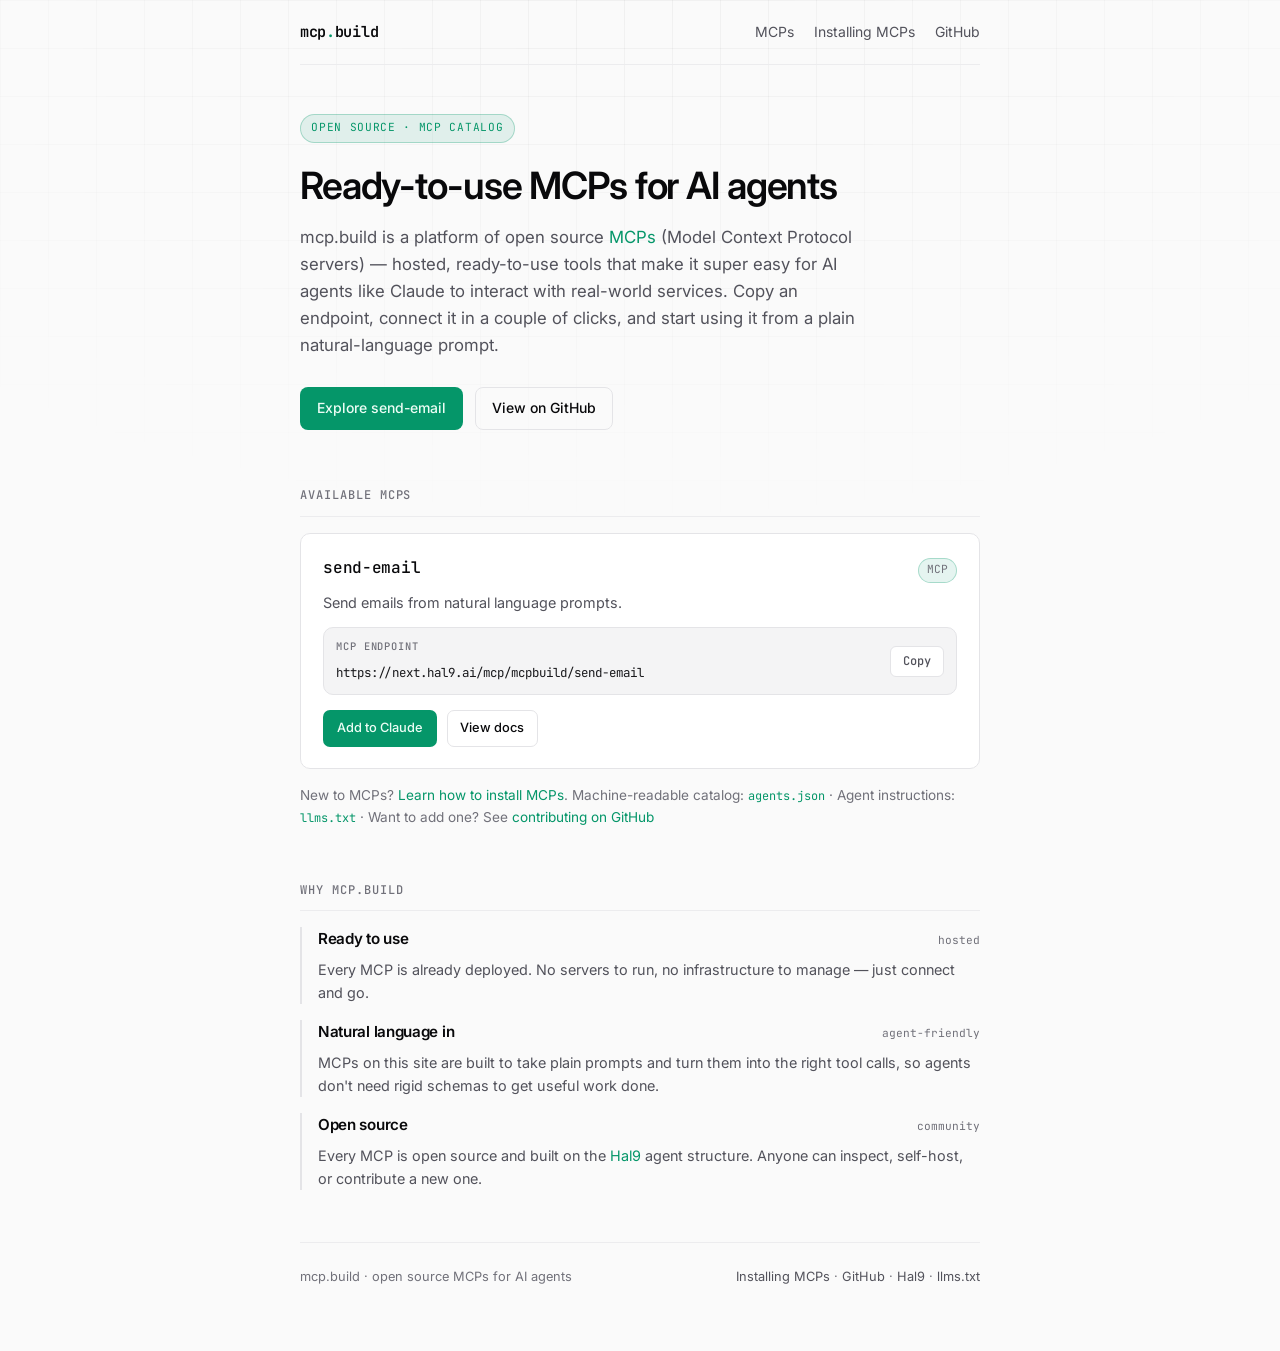
==== docs/index.html @ f15f736c "Revamp docs: add MCP endpoints, "Add to Claude" buttons, creating installing-mcps page, remove Brows" ====
<!DOCTYPE html>
<html lang="en">
<head>
  <meta charset="utf-8" />
  <meta name="viewport" content="width=device-width, initial-scale=1" />
  <title>mcp.build — ready-to-use MCPs for AI agents</title>
  <meta name="description" content="mcp.build is a platform of ready-to-use MCPs (Model Context Protocol servers) that make it super easy for AI agents to interact with real-world tools like email." />
  <meta name="theme-color" content="#fafafa" media="(prefers-color-scheme: light)" />
  <meta name="theme-color" content="#0a0a0b" media="(prefers-color-scheme: dark)" />
  <meta name="color-scheme" content="light dark" />
  <link rel="preconnect" href="https://fonts.googleapis.com" />
  <link rel="preconnect" href="https://fonts.gstatic.com" crossorigin />
  <link href="https://fonts.googleapis.com/css2?family=Inter:wght@400;500;600&family=JetBrains+Mono:wght@400;500;600&display=swap" rel="stylesheet" />
  <link rel="stylesheet" href="css/styles.css" />
  <link rel="alternate" type="text/plain" href="llms.txt" title="LLM instructions" />
</head>
<body>
  <div class="wrap">
    <nav class="nav">
      <a class="logo" href="./">mcp<span>.</span>build</a>
      <ul class="nav-links">
        <li><a href="#mcps">MCPs</a></li>
        <li><a href="installing-mcps/">Installing MCPs</a></li>
        <li><a href="https://github.com/hal9ai/mcp.build">GitHub</a></li>
      </ul>
    </nav>

    <header class="hero">
      <div class="badge">open source · MCP catalog</div>
      <h1>Ready-to-use MCPs for AI agents</h1>
      <p class="lead">
        mcp.build is a platform of open source
        <a href="https://modelcontextprotocol.io">MCPs</a>
        (Model Context Protocol servers) — hosted, ready-to-use tools that make it
        super easy for AI agents like Claude to interact with real-world services.
        Copy an endpoint, connect it in a couple of clicks, and start using it from
        a plain natural-language prompt.
      </p>
      <div class="actions">
        <a class="btn btn-primary" href="send-email/">Explore send-email</a>
        <a class="btn btn-ghost" href="https://github.com/hal9ai/mcp.build">View on GitHub</a>
      </div>
    </header>

    <section id="mcps">
      <h2>Available MCPs</h2>
      <div class="cards" id="agent-list">
        <!-- populated from agents.json; static fallback below -->
        <div class="card">
          <div class="card-top">
            <h3><a href="send-email/">send-email</a></h3>
            <span class="tag">MCP</span>
          </div>
          <p>Send emails from natural language prompts.</p>
          <div class="endpoint endpoint-sm">
            <div>
              <span class="endpoint-label">MCP endpoint</span>
              <code>https://next.hal9.ai/mcp/mcpbuild/send-email</code>
            </div>
            <button class="endpoint-copy" data-copy="https://next.hal9.ai/mcp/mcpbuild/send-email">Copy</button>
          </div>
          <div class="card-actions">
            <a class="btn btn-primary btn-sm" href="https://claude.ai/customize/connectors?modal=add-custom-connector&connectorName=Send%20Email&connectorUrl=https%3A%2F%2Fnext.hal9.ai%2Fmcp%2Fmcpbuild%2Fsend-email">Add to Claude</a>
            <a class="btn btn-ghost btn-sm" href="send-email/">View docs</a>
          </div>
        </div>
      </div>
      <p style="margin-top: 1rem; font-size: 0.85rem; color: var(--text-dim);">
        New to MCPs? <a href="installing-mcps/">Learn how to install MCPs</a>.
        Machine-readable catalog: <a href="agents.json"><code>agents.json</code></a>
        · Agent instructions: <a href="llms.txt"><code>llms.txt</code></a>
        · Want to add one? See <a href="https://github.com/hal9ai/mcp.build#contributing">contributing on GitHub</a>
      </p>
    </section>

    <section id="why">
      <h2>Why mcp.build</h2>
      <ul class="why-list">
        <li>
          <div class="why-top"><h3>Ready to use</h3><span class="tag">hosted</span></div>
          <p>Every MCP is already deployed. No servers to run, no infrastructure to manage — just connect and go.</p>
        </li>
        <li>
          <div class="why-top"><h3>Natural language in</h3><span class="tag">agent-friendly</span></div>
          <p>MCPs on this site are built to take plain prompts and turn them into the right tool calls, so agents don't need rigid schemas to get useful work done.</p>
        </li>
        <li>
          <div class="why-top"><h3>Open source</h3><span class="tag">community</span></div>
          <p>Every MCP is open source and built on the <a href="https://github.com/hal9ai/hal9">Hal9</a> agent structure. Anyone can inspect, self-host, or contribute a new one.</p>
        </li>
      </ul>
    </section>

    <footer class="footer">
      <span>mcp.build · open source MCPs for AI agents</span>
      <span>
        <a href="installing-mcps/">Installing MCPs</a>
        ·
        <a href="https://github.com/hal9ai/mcp.build">GitHub</a>
        ·
        <a href="https://github.com/hal9ai/hal9">Hal9</a>
        ·
        <a href="llms.txt">llms.txt</a>
      </span>
    </footer>
  </div>

  <script src="js/copy.js"></script>
  <script>
    // Load catalog so the site stays in sync with agents.json
    fetch("agents.json")
      .then((r) => r.json())
      .then((data) => {
        const list = document.getElementById("agent-list");
        if (!data.agents || !data.agents.length) return;
        list.innerHTML = data.agents
          .map((a) => {
            const docsPath = a.docs_path || "./" + a.id + "/";
            const endpoint = a.endpoint || "";
            const connectorName = a.connector_name || a.name || a.id;
            const connectorUrl = endpoint
              ? `https://claude.ai/customize/connectors?modal=add-custom-connector&connectorName=${encodeURIComponent(
                  connectorName
                )}&connectorUrl=${encodeURIComponent(endpoint)}`
              : "https://claude.ai/customize/connectors";
            return `
          <div class="card">
            <div class="card-top">
              <h3><a href="${docsPath}">${a.name}</a></h3>
              <span class="tag">MCP</span>
            </div>
            <p>${a.description}</p>
            ${
              endpoint
                ? `<div class="endpoint endpoint-sm">
              <div>
                <span class="endpoint-label">MCP endpoint</span>
                <code>${endpoint}</code>
              </div>
              <button class="endpoint-copy" data-copy="${endpoint}">Copy</button>
            </div>`
                : ""
            }
            <div class="card-actions">
              <a class="btn btn-primary btn-sm" href="${connectorUrl}">Add to Claude</a>
              <a class="btn btn-ghost btn-sm" href="${docsPath}">View docs</a>
            </div>
          </div>`;
          })
          .join("");
      })
      .catch(() => {});
  </script>
</body>
</html>
---- docs/css/styles.css ----
/* Light theme (default). Dark overrides via prefers-color-scheme. */
:root {
  color-scheme: light;
  --bg: #fafafa;
  --bg-elevated: #ffffff;
  --bg-hover: #f4f4f5;
  --border: #e4e4e7;
  --border-subtle: #ececee;
  --text: #09090b;
  --text-muted: #52525b;
  --text-dim: #71717a;
  --accent: #059669;
  --accent-dim: rgba(5, 150, 105, 0.1);
  --accent-border: rgba(5, 150, 105, 0.28);
  --code-bg: #f4f4f5;
  --code-text: #18181b;
  --code-comment: #71717a;
  --code-keyword: #4f46e5;
  --code-string: #047857;
  --btn-primary-fg: #ecfdf5;
  --grid-line: rgba(0, 0, 0, 0.04);
  --radius: 10px;
  --font: "Inter", ui-sans-serif, system-ui, -apple-system, sans-serif;
  --mono: "JetBrains Mono", "SF Mono", ui-monospace, Menlo, monospace;
  --max: 720px;
}

@media (prefers-color-scheme: dark) {
  :root {
    color-scheme: dark;
    --bg: #0a0a0b;
    --bg-elevated: #121214;
    --bg-hover: #1a1a1e;
    --border: #27272a;
    --border-subtle: #1f1f23;
    --text: #fafafa;
    --text-muted: #a1a1aa;
    --text-dim: #71717a;
    --accent: #34d399;
    --accent-dim: rgba(52, 211, 153, 0.12);
    --accent-border: rgba(52, 211, 153, 0.35);
    --code-bg: #18181b;
    --code-text: #e4e4e7;
    --code-comment: #71717a;
    --code-keyword: #a5b4fc;
    --code-string: #86efac;
    --btn-primary-fg: #052e1c;
    --grid-line: rgba(255, 255, 255, 0.02);
  }
}

*,
*::before,
*::after {
  box-sizing: border-box;
  margin: 0;
  padding: 0;
}

html {
  scroll-behavior: smooth;
  -webkit-font-smoothing: antialiased;
}

body {
  font-family: var(--font);
  background: var(--bg);
  color: var(--text);
  line-height: 1.6;
  min-height: 100vh;
}

/* subtle grid */
body::before {
  content: "";
  position: fixed;
  inset: 0;
  background-image:
    linear-gradient(var(--grid-line) 1px, transparent 1px),
    linear-gradient(90deg, var(--grid-line) 1px, transparent 1px);
  background-size: 48px 48px;
  pointer-events: none;
  z-index: 0;
  mask-image: radial-gradient(ellipse 80% 60% at 50% 0%, black, transparent);
}

a {
  color: var(--accent);
  text-decoration: none;
}

a:hover {
  text-decoration: underline;
  text-underline-offset: 3px;
}

code,
pre {
  font-family: var(--mono);
  font-size: 0.875em;
}

.wrap {
  position: relative;
  z-index: 1;
  max-width: var(--max);
  margin: 0 auto;
  padding: 0 1.25rem 4rem;
}

/* nav */
.nav {
  display: flex;
  align-items: center;
  justify-content: space-between;
  padding: 1.25rem 0;
  border-bottom: 1px solid var(--border-subtle);
  margin-bottom: 3rem;
}

.logo {
  font-family: var(--mono);
  font-weight: 600;
  font-size: 0.95rem;
  color: var(--text);
  letter-spacing: -0.02em;
  text-decoration: none;
}

.logo span {
  color: var(--accent);
}

.logo:hover {
  text-decoration: none;
}

.nav-links {
  display: flex;
  gap: 1.25rem;
  list-style: none;
  font-size: 0.875rem;
}

.nav-links a {
  color: var(--text-muted);
  text-decoration: none;
}

.nav-links a:hover {
  color: var(--text);
}

/* hero */
.hero {
  margin-bottom: 3.5rem;
}

.badge {
  display: inline-flex;
  align-items: center;
  gap: 0.4rem;
  font-family: var(--mono);
  font-size: 0.7rem;
  text-transform: uppercase;
  letter-spacing: 0.06em;
  color: var(--accent);
  background: var(--accent-dim);
  border: 1px solid var(--accent-border);
  padding: 0.3rem 0.65rem;
  border-radius: 999px;
  margin-bottom: 1.25rem;
}

.hero h1 {
  font-size: clamp(1.75rem, 5vw, 2.35rem);
  font-weight: 600;
  letter-spacing: -0.03em;
  line-height: 1.2;
  margin-bottom: 1rem;
}

.hero .lead {
  color: var(--text-muted);
  font-size: 1.05rem;
  max-width: 36rem;
  margin-bottom: 1.75rem;
}

.actions {
  display: flex;
  flex-wrap: wrap;
  gap: 0.75rem;
}

.btn {
  display: inline-flex;
  align-items: center;
  gap: 0.45rem;
  font-size: 0.875rem;
  font-weight: 500;
  padding: 0.6rem 1rem;
  border-radius: 8px;
  border: 1px solid transparent;
  cursor: pointer;
  text-decoration: none;
  transition: background 0.15s, border-color 0.15s, color 0.15s;
}

.btn:hover {
  text-decoration: none;
}

.btn-primary {
  background: var(--accent);
  color: var(--btn-primary-fg);
}

.btn-primary:hover {
  filter: brightness(1.06);
}

@media (prefers-color-scheme: light) {
  .btn-primary:hover {
    filter: brightness(0.95);
  }
}

.btn-ghost {
  background: transparent;
  color: var(--text);
  border-color: var(--border);
}

.btn-ghost:hover {
  background: var(--bg-hover);
  border-color: var(--text-dim);
}

.btn-sm {
  font-size: 0.8rem;
  padding: 0.45rem 0.8rem;
  border-radius: 7px;
}

/* endpoint — prominent, copyable MCP url */
.endpoint {
  display: flex;
  align-items: center;
  justify-content: space-between;
  gap: 0.75rem;
  background: var(--code-bg);
  border: 1px solid var(--border);
  border-radius: var(--radius);
  padding: 0.9rem 1rem;
  margin: 1.1rem 0;
}

.endpoint-label {
  display: block;
  font-family: var(--mono);
  font-size: 0.65rem;
  font-weight: 500;
  text-transform: uppercase;
  letter-spacing: 0.08em;
  color: var(--text-dim);
  margin-bottom: 0.3rem;
}

.endpoint code {
  font-family: var(--mono);
  font-size: 0.85rem;
  color: var(--code-text);
  word-break: break-all;
}

.endpoint-copy {
  flex-shrink: 0;
  font-family: var(--mono);
  font-size: 0.75rem;
  font-weight: 500;
  color: var(--text-muted);
  background: var(--bg-elevated);
  border: 1px solid var(--border);
  padding: 0.4rem 0.75rem;
  border-radius: 6px;
  cursor: pointer;
  transition: border-color 0.15s, color 0.15s;
}

.endpoint-copy:hover {
  border-color: var(--accent-border);
  color: var(--text);
}

.endpoint-copy.copied {
  color: var(--accent);
  border-color: var(--accent-border);
}

.endpoint-sm {
  padding: 0.6rem 0.75rem;
  margin: 0.85rem 0;
}

.endpoint-sm code {
  font-size: 0.78rem;
}

/* sections */
section {
  margin-bottom: 3.25rem;
}

section h2 {
  font-size: 0.75rem;
  font-family: var(--mono);
  font-weight: 500;
  text-transform: uppercase;
  letter-spacing: 0.08em;
  color: var(--text-dim);
  margin-bottom: 1rem;
  padding-bottom: 0.65rem;
  border-bottom: 1px solid var(--border-subtle);
}

section h3 {
  font-size: 1rem;
  font-weight: 600;
  margin: 1.5rem 0 0.6rem;
  letter-spacing: -0.02em;
}

section p {
  color: var(--text-muted);
  margin-bottom: 0.85rem;
}

/* cards */
.cards {
  display: grid;
  gap: 0.75rem;
}

.card {
  display: block;
  background: var(--bg-elevated);
  border: 1px solid var(--border);
  border-radius: var(--radius);
  padding: 1.35rem 1.4rem;
  color: inherit;
  transition: border-color 0.15s, box-shadow 0.15s;
}

.card:hover {
  border-color: var(--accent-border);
}

.card-top {
  display: flex;
  align-items: baseline;
  justify-content: space-between;
  gap: 0.75rem;
  margin-bottom: 0.5rem;
}

.card h3 {
  margin: 0;
  font-size: 1rem;
  font-family: var(--mono);
  font-weight: 500;
  color: var(--text);
}

.card h3 a {
  color: inherit;
  text-decoration: none;
}

.card h3 a:hover {
  color: var(--accent);
  text-decoration: underline;
  text-underline-offset: 3px;
}

.card .tag {
  font-family: var(--mono);
  font-size: 0.7rem;
  color: var(--text-dim);
  white-space: nowrap;
  background: var(--accent-dim);
  border: 1px solid var(--accent-border);
  padding: 0.15rem 0.5rem;
  border-radius: 999px;
}

.card p {
  margin: 0 0 0.25rem;
  font-size: 0.9rem;
  color: var(--text-muted);
}

.card-actions {
  display: flex;
  flex-wrap: wrap;
  gap: 0.6rem;
  margin-top: 0.9rem;
}

/* why mcp.build — plain list, deliberately not link-like or clickable */
.why-list {
  list-style: none;
  display: grid;
  gap: 1rem;
}

.why-list li {
  padding-left: 1rem;
  border-left: 2px solid var(--border);
}

.why-top {
  display: flex;
  align-items: baseline;
  justify-content: space-between;
  gap: 0.75rem;
  margin-bottom: 0.4rem;
}

.why-list h3 {
  margin: 0;
  font-size: 0.95rem;
  font-weight: 600;
  color: var(--text);
}

.why-list .tag {
  font-family: var(--mono);
  font-size: 0.7rem;
  color: var(--text-dim);
  white-space: nowrap;
}

.why-list p {
  margin: 0;
  font-size: 0.9rem;
  color: var(--text-muted);
}

/* steps */
.steps {
  list-style: none;
  counter-reset: step;
  display: grid;
  gap: 0.75rem;
}

.steps li {
  counter-increment: step;
  display: grid;
  grid-template-columns: auto 1fr;
  gap: 0.9rem;
  align-items: start;
  background: var(--bg-elevated);
  border: 1px solid var(--border);
  border-radius: var(--radius);
  padding: 1rem 1.1rem;
}

.steps li::before {
  content: counter(step, decimal-leading-zero);
  font-family: var(--mono);
  font-size: 0.75rem;
  font-weight: 500;
  color: var(--accent);
  line-height: 1.6;
}

.steps strong {
  display: block;
  color: var(--text);
  font-size: 0.9rem;
  margin-bottom: 0.2rem;
}

.steps span {
  color: var(--text-muted);
  font-size: 0.875rem;
}

/* code blocks */
.pre-wrap {
  position: relative;
  margin: 0.85rem 0 1.1rem;
}

pre {
  background: var(--code-bg);
  border: 1px solid var(--border);
  border-radius: var(--radius);
  padding: 1rem 1.1rem;
  overflow-x: auto;
  color: var(--code-text);
  line-height: 1.55;
  font-size: 0.8rem;
}

pre .c {
  color: var(--code-comment);
}

pre .k {
  color: var(--code-keyword);
}

pre .s {
  color: var(--code-string);
}

/* tree */
.tree {
  font-family: var(--mono);
  font-size: 0.8rem;
  color: var(--text-muted);
  line-height: 1.7;
}

.tree .dir {
  color: var(--text);
}

.tree .file {
  color: var(--accent);
}

/* agent callout */
.callout {
  background: var(--accent-dim);
  border: 1px solid var(--accent-border);
  border-radius: var(--radius);
  padding: 1rem 1.15rem;
  margin: 1rem 0;
}

.callout p {
  margin: 0;
  color: var(--text);
  font-size: 0.9rem;
}

.callout code {
  background: color-mix(in srgb, var(--text) 8%, transparent);
  padding: 0.1rem 0.35rem;
  border-radius: 4px;
  font-size: 0.85em;
}

/* table */
.meta {
  width: 100%;
  border-collapse: collapse;
  font-size: 0.875rem;
  margin: 0.75rem 0 1.25rem;
}

.meta th,
.meta td {
  text-align: left;
  padding: 0.55rem 0.65rem;
  border-bottom: 1px solid var(--border-subtle);
}

.meta th {
  color: var(--text-dim);
  font-weight: 500;
  font-family: var(--mono);
  font-size: 0.7rem;
  text-transform: uppercase;
  letter-spacing: 0.05em;
}

.meta td {
  color: var(--text-muted);
}

.meta td:first-child {
  font-family: var(--mono);
  color: var(--text);
  font-size: 0.8rem;
}

/* footer */
.footer {
  margin-top: 2rem;
  padding-top: 1.5rem;
  border-top: 1px solid var(--border-subtle);
  display: flex;
  flex-wrap: wrap;
  gap: 0.75rem 1.5rem;
  justify-content: space-between;
  font-size: 0.8rem;
  color: var(--text-dim);
}

.footer a {
  color: var(--text-muted);
}

.footer a:hover {
  color: var(--text);
}

@media (max-width: 520px) {
  .nav-links {
    gap: 0.85rem;
  }

  .card-top {
    flex-direction: column;
    align-items: flex-start;
  }
}
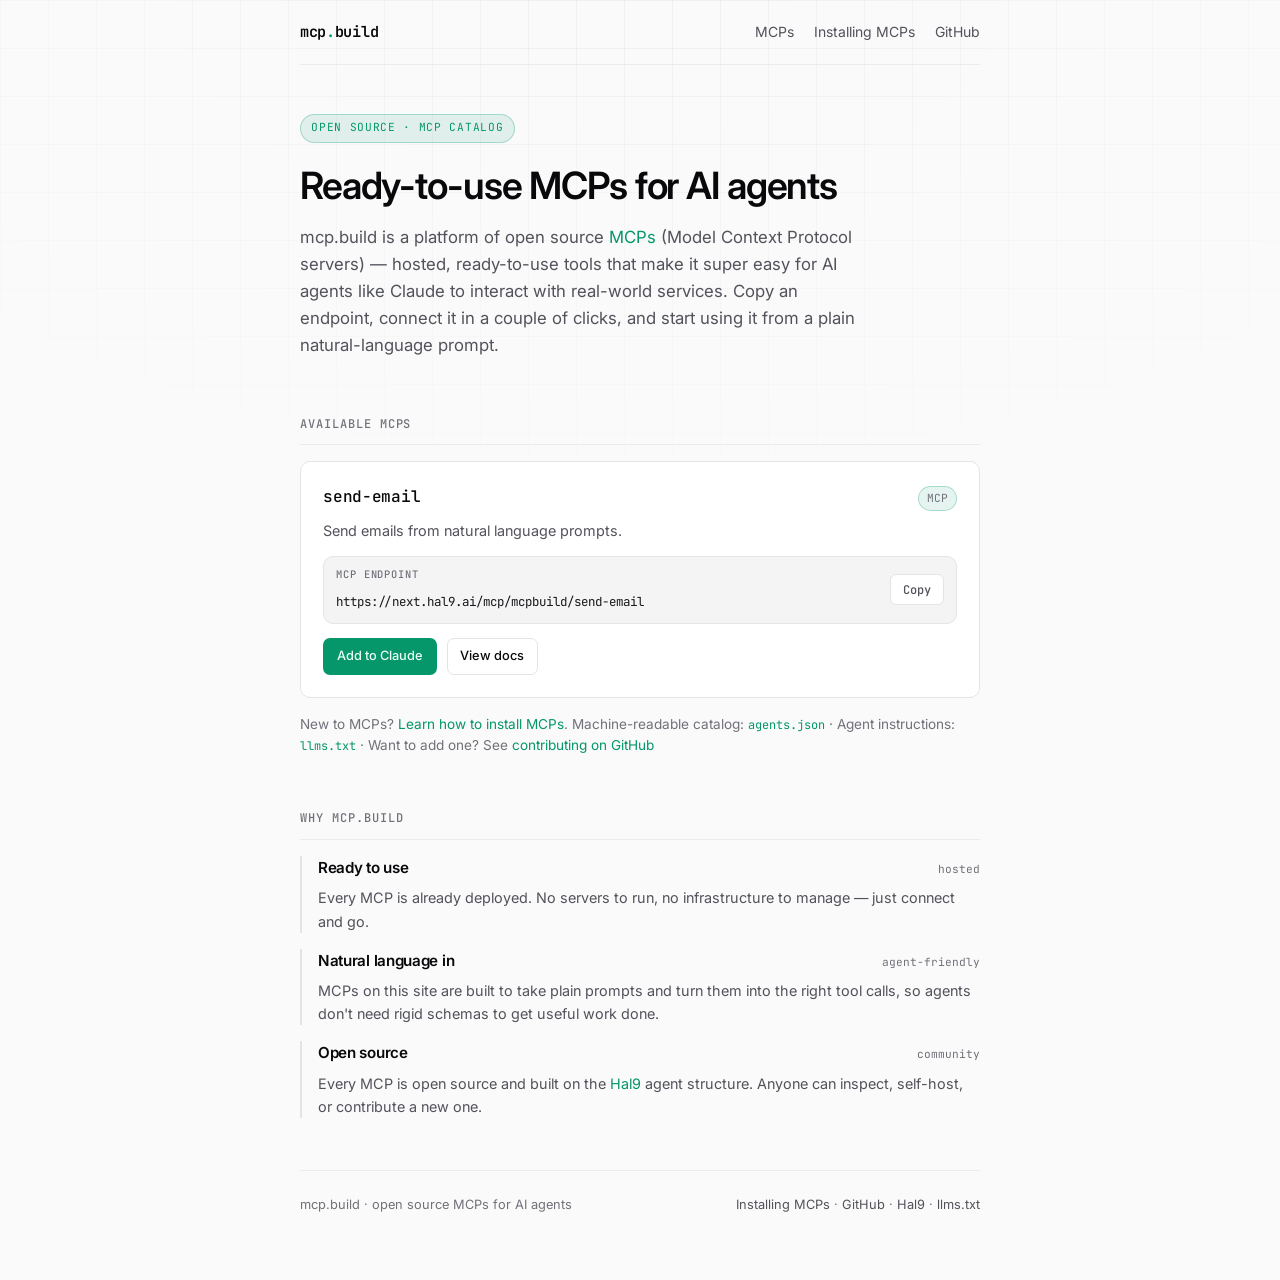
==== commit f4e7ff67: "nit: remove use send-email primary button" ====
--- a/docs/index.html
+++ b/docs/index.html
@@ -36,10 +36,6 @@
         Copy an endpoint, connect it in a couple of clicks, and start using it from
         a plain natural-language prompt.
       </p>
-      <div class="actions">
-        <a class="btn btn-primary" href="send-email/">Explore send-email</a>
-        <a class="btn btn-ghost" href="https://github.com/hal9ai/mcp.build">View on GitHub</a>
-      </div>
     </header>
 
     <section id="mcps">
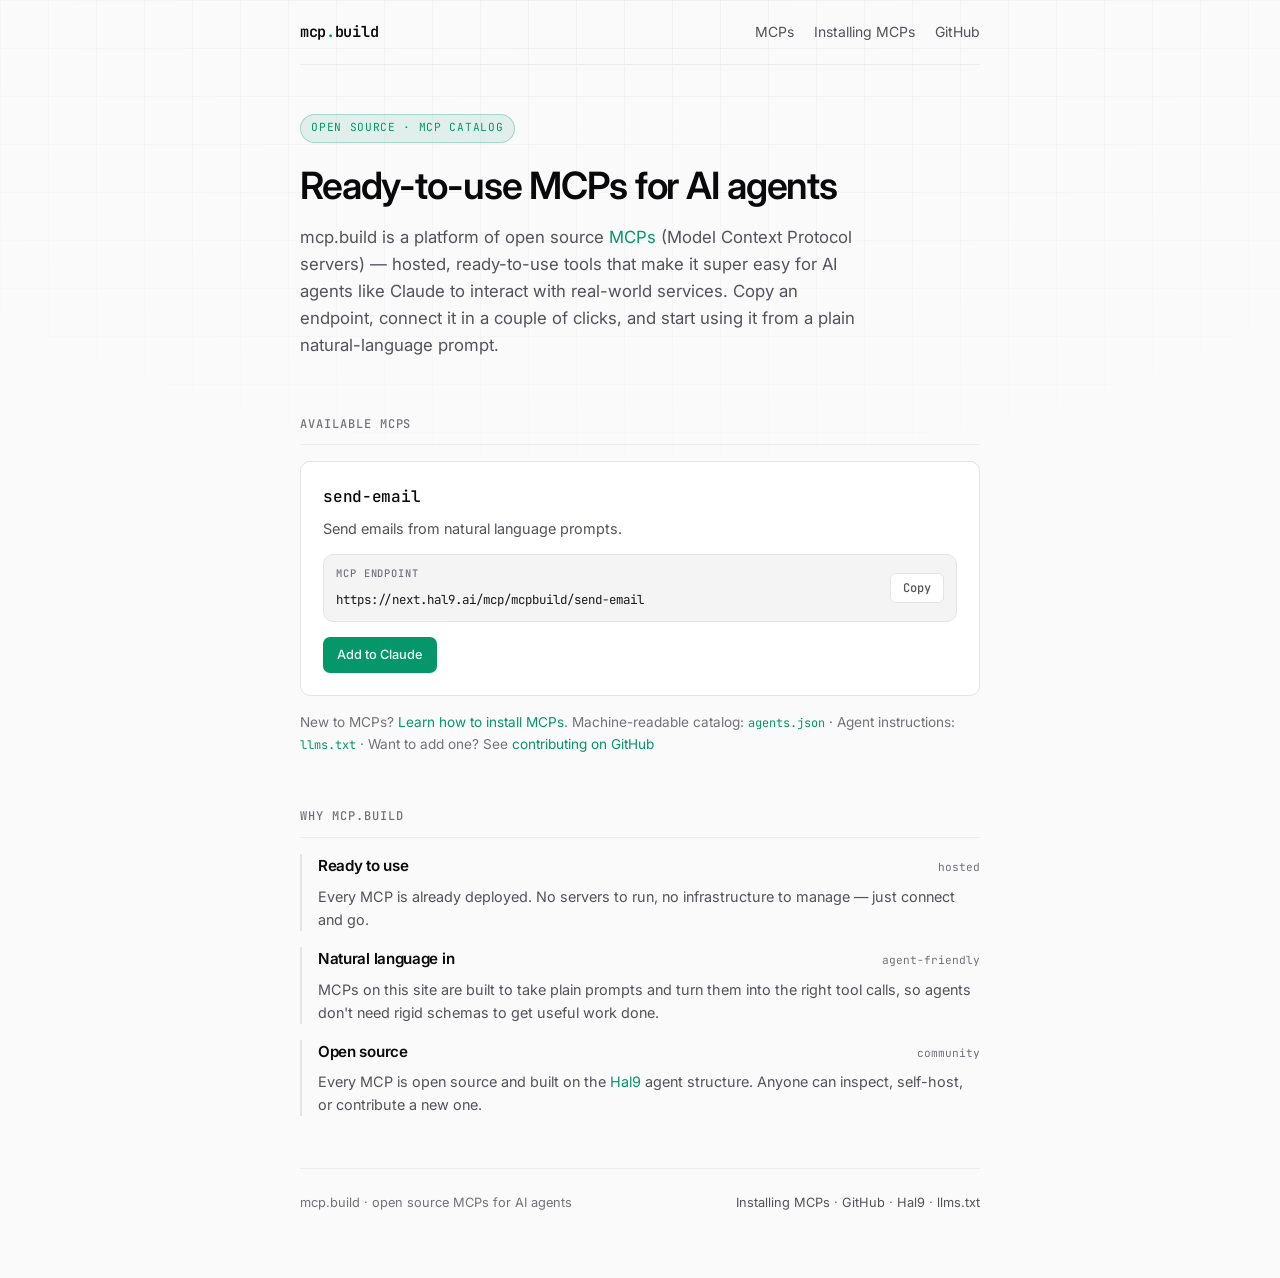
==== commit df92503d: "Add Try now button, remove hal9.yaml, make send-email card fully clickable" ====
--- a/docs/index.html
+++ b/docs/index.html
@@ -42,10 +42,10 @@
       <h2>Available MCPs</h2>
       <div class="cards" id="agent-list">
         <!-- populated from agents.json; static fallback below -->
-        <div class="card">
+        <div class="card card-clickable">
+          <a class="card-cover" href="send-email/" aria-label="View send-email"></a>
           <div class="card-top">
-            <h3><a href="send-email/">send-email</a></h3>
-            <span class="tag">MCP</span>
+            <h3>send-email</h3>
           </div>
           <p>Send emails from natural language prompts.</p>
           <div class="endpoint endpoint-sm">
@@ -57,7 +57,6 @@
           </div>
           <div class="card-actions">
             <a class="btn btn-primary btn-sm" href="https://claude.ai/customize/connectors?modal=add-custom-connector&connectorName=Send%20Email&connectorUrl=https%3A%2F%2Fnext.hal9.ai%2Fmcp%2Fmcpbuild%2Fsend-email">Add to Claude</a>
-            <a class="btn btn-ghost btn-sm" href="send-email/">View docs</a>
           </div>
         </div>
       </div>
@@ -120,10 +119,10 @@
                 )}&connectorUrl=${encodeURIComponent(endpoint)}`
               : "https://claude.ai/customize/connectors";
             return `
-          <div class="card">
+          <div class="card card-clickable">
+            <a class="card-cover" href="${docsPath}" aria-label="View ${a.name}"></a>
             <div class="card-top">
-              <h3><a href="${docsPath}">${a.name}</a></h3>
-              <span class="tag">MCP</span>
+              <h3>${a.name}</h3>
             </div>
             <p>${a.description}</p>
             ${
@@ -139,7 +138,6 @@
             }
             <div class="card-actions">
               <a class="btn btn-primary btn-sm" href="${connectorUrl}">Add to Claude</a>
-              <a class="btn btn-ghost btn-sm" href="${docsPath}">View docs</a>
             </div>
           </div>`;
           })
--- a/docs/css/styles.css
+++ b/docs/css/styles.css
@@ -407,6 +407,28 @@
   margin-top: 0.9rem;
 }
 
+/* clickable card — the whole card links out via an invisible cover,
+   while nested interactive elements (buttons, links) stay on top and clickable */
+.card-clickable {
+  position: relative;
+  cursor: pointer;
+}
+
+.card-clickable .card-cover {
+  position: absolute;
+  inset: 0;
+  z-index: 0;
+  border-radius: inherit;
+}
+
+.card-clickable .card-top,
+.card-clickable > p,
+.card-clickable .endpoint,
+.card-clickable .card-actions {
+  position: relative;
+  z-index: 1;
+}
+
 /* why mcp.build — plain list, deliberately not link-like or clickable */
 .why-list {
   list-style: none;
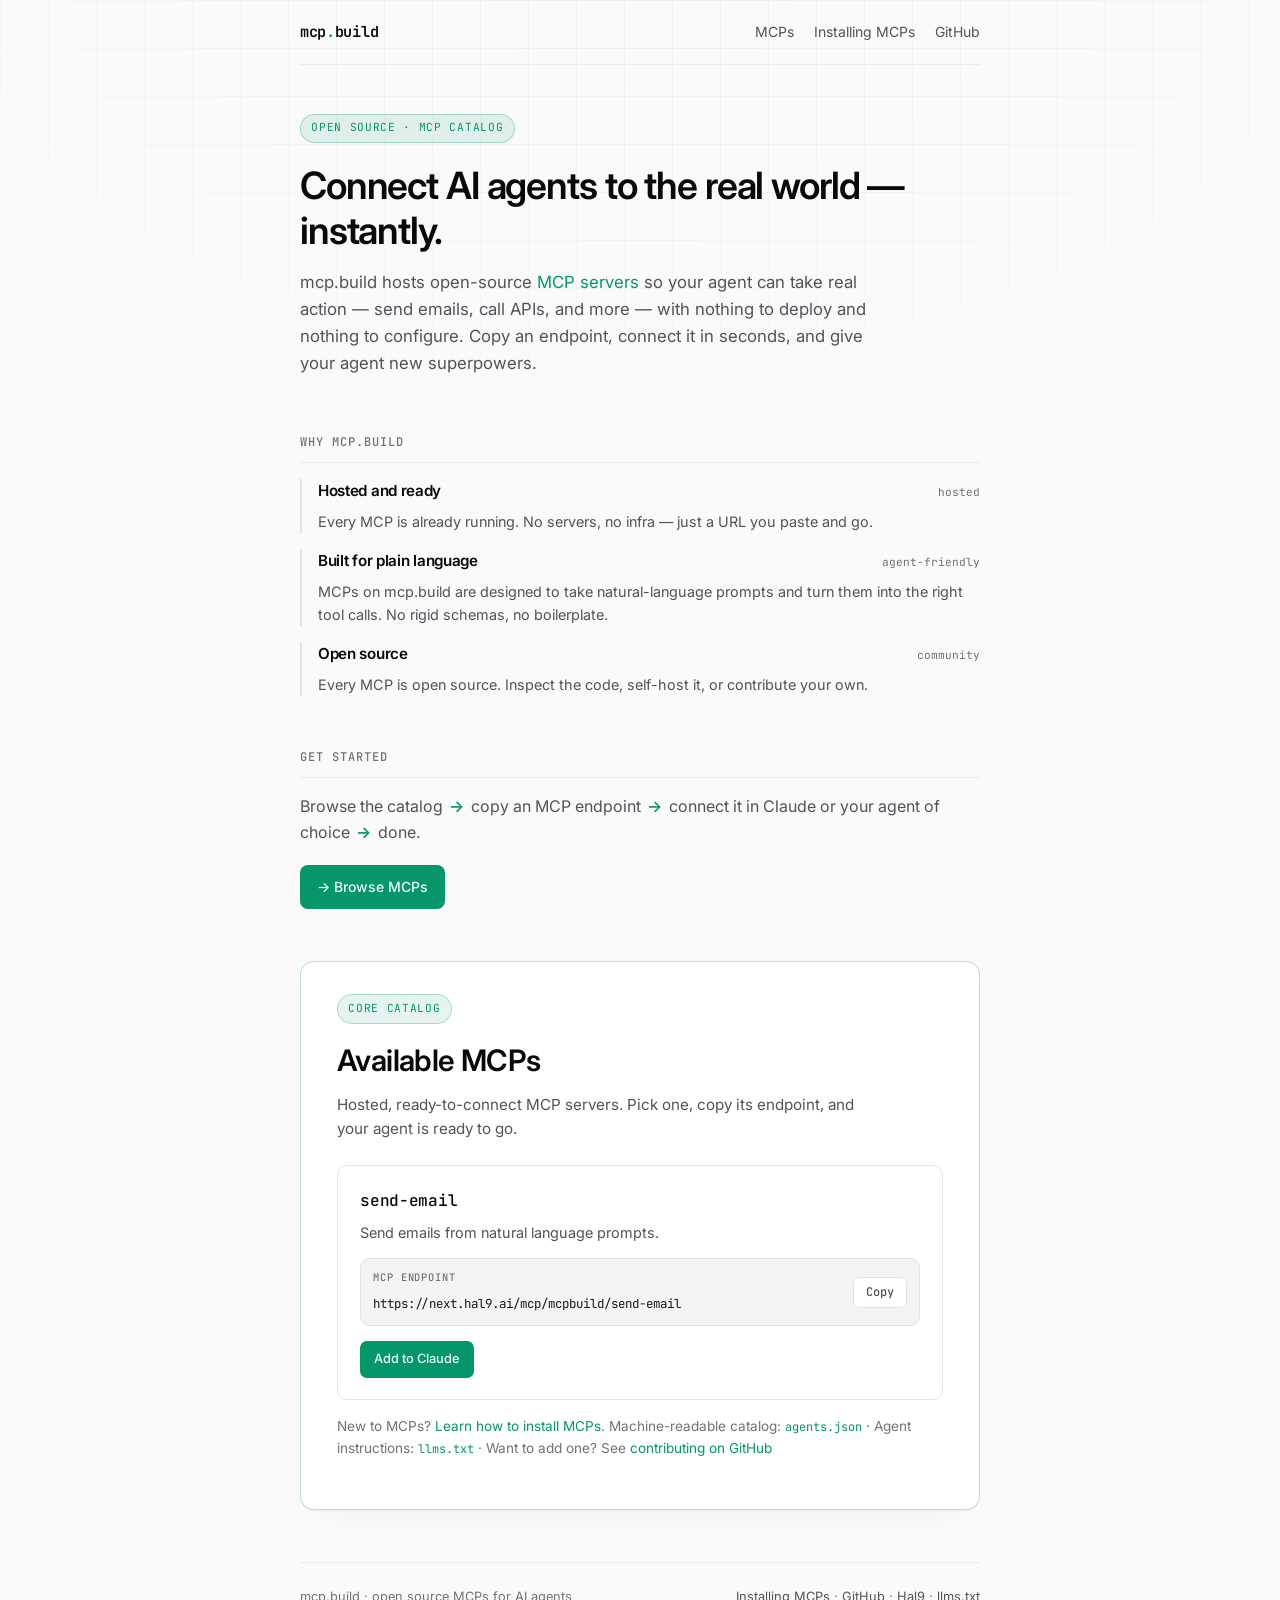
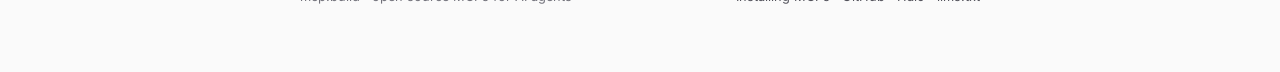
==== commit 6ddfdc3d: "Update landing page with new copy and hero section" ====
--- a/docs/index.html
+++ b/docs/index.html
@@ -3,8 +3,8 @@
 <head>
   <meta charset="utf-8" />
   <meta name="viewport" content="width=device-width, initial-scale=1" />
-  <title>mcp.build — ready-to-use MCPs for AI agents</title>
-  <meta name="description" content="mcp.build is a platform of ready-to-use MCPs (Model Context Protocol servers) that make it super easy for AI agents to interact with real-world tools like email." />
+  <title>mcp.build — connect AI agents to the real world, instantly</title>
+  <meta name="description" content="mcp.build hosts open-source MCP servers so your agent can take real action — send emails, call APIs, and more — with nothing to deploy and nothing to configure." />
   <meta name="theme-color" content="#fafafa" media="(prefers-color-scheme: light)" />
   <meta name="theme-color" content="#0a0a0b" media="(prefers-color-scheme: dark)" />
   <meta name="color-scheme" content="light dark" />
@@ -27,19 +27,47 @@
 
     <header class="hero">
       <div class="badge">open source · MCP catalog</div>
-      <h1>Ready-to-use MCPs for AI agents</h1>
+      <h1>Connect AI agents to the real world — instantly.</h1>
       <p class="lead">
-        mcp.build is a platform of open source
-        <a href="https://modelcontextprotocol.io">MCPs</a>
-        (Model Context Protocol servers) — hosted, ready-to-use tools that make it
-        super easy for AI agents like Claude to interact with real-world services.
-        Copy an endpoint, connect it in a couple of clicks, and start using it from
-        a plain natural-language prompt.
+        mcp.build hosts open-source <a href="https://modelcontextprotocol.io">MCP servers</a>
+        so your agent can take real action — send emails, call APIs, and more —
+        with nothing to deploy and nothing to configure. Copy an endpoint,
+        connect it in seconds, and give your agent new superpowers.
       </p>
     </header>
 
-    <section id="mcps">
-      <h2>Available MCPs</h2>
+    <section id="why">
+      <h2>Why mcp.build</h2>
+      <ul class="why-list">
+        <li>
+          <div class="why-top"><h3>Hosted and ready</h3><span class="tag">hosted</span></div>
+          <p>Every MCP is already running. No servers, no infra — just a URL you paste and go.</p>
+        </li>
+        <li>
+          <div class="why-top"><h3>Built for plain language</h3><span class="tag">agent-friendly</span></div>
+          <p>MCPs on mcp.build are designed to take natural-language prompts and turn them into the right tool calls. No rigid schemas, no boilerplate.</p>
+        </li>
+        <li>
+          <div class="why-top"><h3>Open source</h3><span class="tag">community</span></div>
+          <p>Every MCP is open source. Inspect the code, self-host it, or contribute your own.</p>
+        </li>
+      </ul>
+    </section>
+
+    <section id="get-started">
+      <h2>Get started</h2>
+      <p class="get-started-flow">
+        Browse the catalog <span class="arrow">→</span> copy an MCP endpoint <span class="arrow">→</span> connect it in Claude or your agent of choice <span class="arrow">→</span> done.
+      </p>
+      <a class="btn btn-primary" href="#mcps">→ Browse MCPs</a>
+    </section>
+
+    <section id="mcps" class="mcps-featured">
+      <div class="mcps-featured-head">
+        <span class="badge badge-mcps">core catalog</span>
+        <h2>Available MCPs</h2>
+        <p class="mcps-featured-sub">Hosted, ready-to-connect MCP servers. Pick one, copy its endpoint, and your agent is ready to go.</p>
+      </div>
       <div class="cards" id="agent-list">
         <!-- populated from agents.json; static fallback below -->
         <div class="card card-clickable">
@@ -66,24 +94,6 @@
         · Agent instructions: <a href="llms.txt"><code>llms.txt</code></a>
         · Want to add one? See <a href="https://github.com/hal9ai/mcp.build#contributing">contributing on GitHub</a>
       </p>
-    </section>
-
-    <section id="why">
-      <h2>Why mcp.build</h2>
-      <ul class="why-list">
-        <li>
-          <div class="why-top"><h3>Ready to use</h3><span class="tag">hosted</span></div>
-          <p>Every MCP is already deployed. No servers to run, no infrastructure to manage — just connect and go.</p>
-        </li>
-        <li>
-          <div class="why-top"><h3>Natural language in</h3><span class="tag">agent-friendly</span></div>
-          <p>MCPs on this site are built to take plain prompts and turn them into the right tool calls, so agents don't need rigid schemas to get useful work done.</p>
-        </li>
-        <li>
-          <div class="why-top"><h3>Open source</h3><span class="tag">community</span></div>
-          <p>Every MCP is open source and built on the <a href="https://github.com/hal9ai/hal9">Hal9</a> agent structure. Anyone can inspect, self-host, or contribute a new one.</p>
-        </li>
-      </ul>
     </section>
 
     <footer class="footer">
--- a/docs/css/styles.css
+++ b/docs/css/styles.css
@@ -429,6 +429,56 @@
   z-index: 1;
 }
 
+/* get started — short CTA flow into the catalog */
+.get-started-flow {
+  font-size: 1rem;
+  color: var(--text-muted);
+  max-width: 40rem;
+  margin-bottom: 1.25rem;
+}
+
+.get-started-flow .arrow {
+  color: var(--accent);
+  font-weight: 600;
+  margin: 0 0.15rem;
+}
+
+/* Available MCPs — the central, most prominent section on the page */
+.mcps-featured {
+  background: var(--bg-elevated);
+  border: 1px solid var(--accent-border);
+  border-radius: calc(var(--radius) + 4px);
+  padding: 2rem clamp(1.25rem, 4vw, 2.25rem) 2.25rem;
+  box-shadow: 0 1px 0 var(--border-subtle), 0 12px 32px -20px var(--accent-dim);
+}
+
+.mcps-featured-head {
+  margin-bottom: 1.5rem;
+}
+
+.badge-mcps {
+  margin-bottom: 0.85rem;
+}
+
+.mcps-featured h2 {
+  font-family: var(--font);
+  font-size: clamp(1.4rem, 3.5vw, 1.85rem);
+  font-weight: 600;
+  letter-spacing: -0.02em;
+  text-transform: none;
+  color: var(--text);
+  border-bottom: none;
+  padding-bottom: 0;
+  margin-bottom: 0.5rem;
+}
+
+.mcps-featured-sub {
+  color: var(--text-muted);
+  font-size: 0.95rem;
+  max-width: 34rem;
+  margin-bottom: 0;
+}
+
 /* why mcp.build — plain list, deliberately not link-like or clickable */
 .why-list {
   list-style: none;
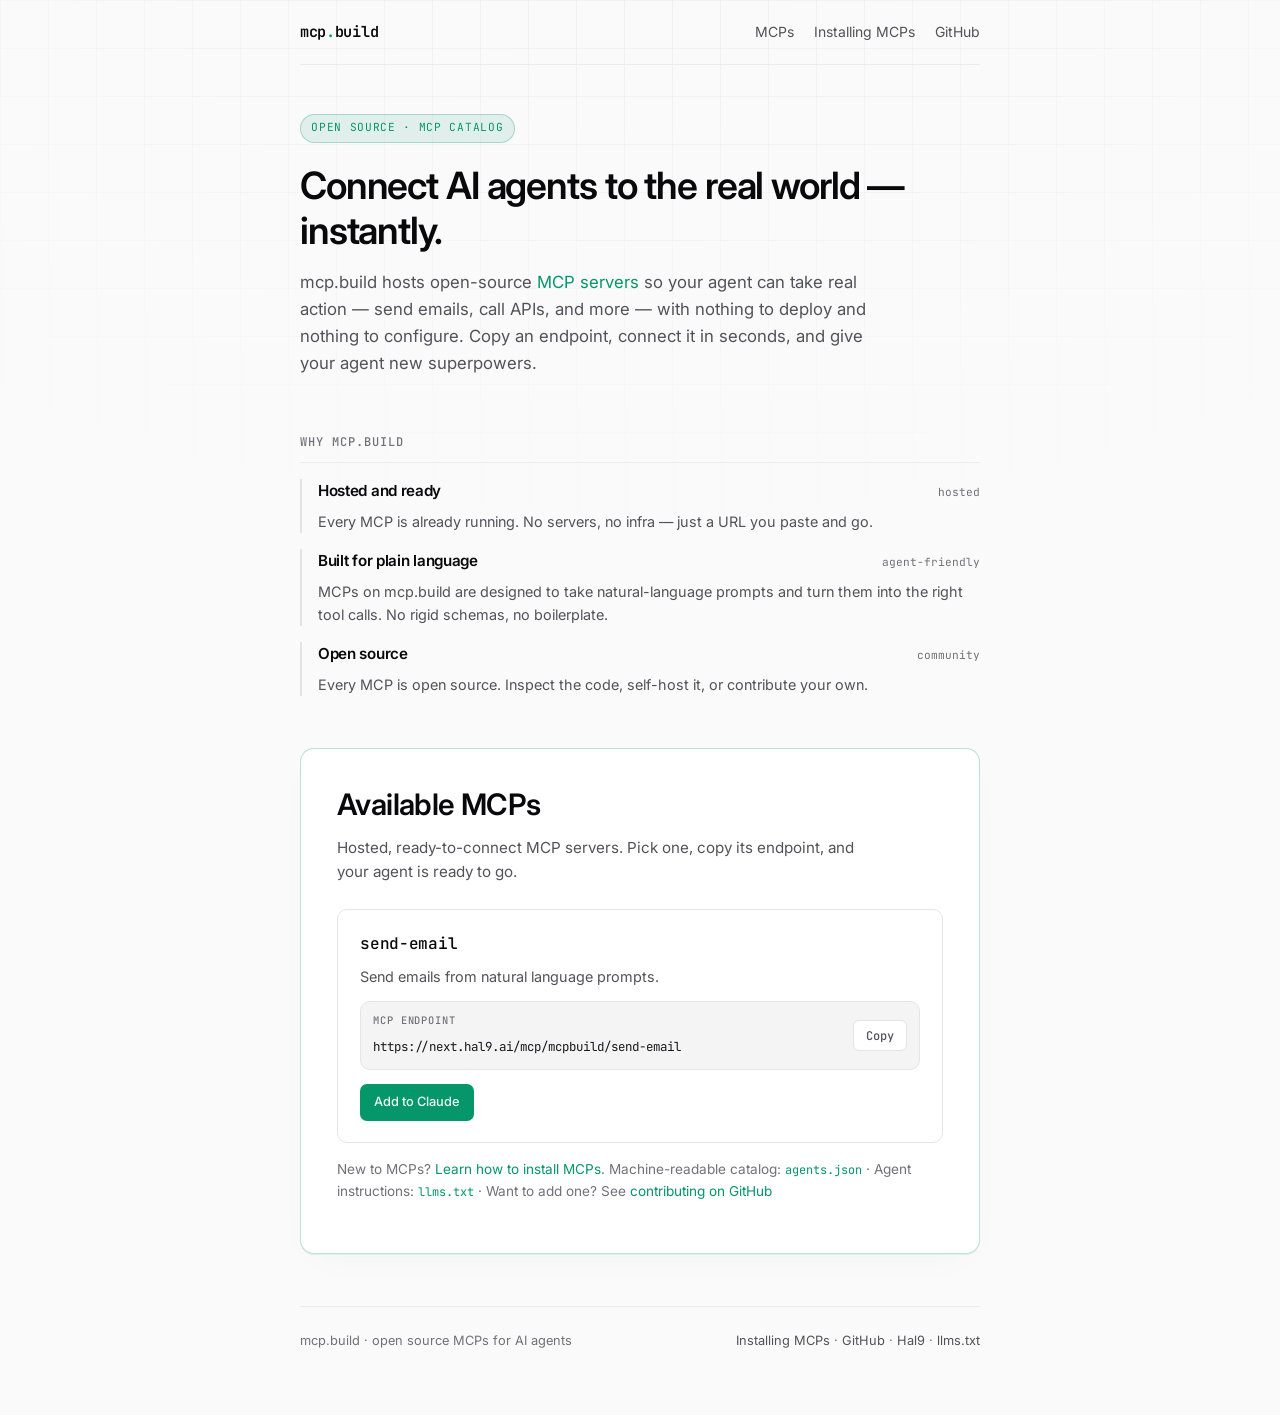
==== commit a149d434: "Fix send-email link navigation and remove duplicate catalog text" ====
--- a/docs/index.html
+++ b/docs/index.html
@@ -54,17 +54,8 @@
       </ul>
     </section>
 
-    <section id="get-started">
-      <h2>Get started</h2>
-      <p class="get-started-flow">
-        Browse the catalog <span class="arrow">→</span> copy an MCP endpoint <span class="arrow">→</span> connect it in Claude or your agent of choice <span class="arrow">→</span> done.
-      </p>
-      <a class="btn btn-primary" href="#mcps">→ Browse MCPs</a>
-    </section>
-
     <section id="mcps" class="mcps-featured">
       <div class="mcps-featured-head">
-        <span class="badge badge-mcps">core catalog</span>
         <h2>Available MCPs</h2>
         <p class="mcps-featured-sub">Hosted, ready-to-connect MCP servers. Pick one, copy its endpoint, and your agent is ready to go.</p>
       </div>
@@ -73,7 +64,7 @@
         <div class="card card-clickable">
           <a class="card-cover" href="send-email/" aria-label="View send-email"></a>
           <div class="card-top">
-            <h3>send-email</h3>
+            <h3><a href="send-email/">send-email</a></h3>
           </div>
           <p>Send emails from natural language prompts.</p>
           <div class="endpoint endpoint-sm">
@@ -132,7 +123,7 @@
           <div class="card card-clickable">
             <a class="card-cover" href="${docsPath}" aria-label="View ${a.name}"></a>
             <div class="card-top">
-              <h3>${a.name}</h3>
+              <h3><a href="${docsPath}">${a.name}</a></h3>
             </div>
             <p>${a.description}</p>
             ${
--- a/docs/css/styles.css
+++ b/docs/css/styles.css
@@ -429,20 +429,6 @@
   z-index: 1;
 }
 
-/* get started — short CTA flow into the catalog */
-.get-started-flow {
-  font-size: 1rem;
-  color: var(--text-muted);
-  max-width: 40rem;
-  margin-bottom: 1.25rem;
-}
-
-.get-started-flow .arrow {
-  color: var(--accent);
-  font-weight: 600;
-  margin: 0 0.15rem;
-}
-
 /* Available MCPs — the central, most prominent section on the page */
 .mcps-featured {
   background: var(--bg-elevated);
@@ -454,10 +440,6 @@
 
 .mcps-featured-head {
   margin-bottom: 1.5rem;
-}
-
-.badge-mcps {
-  margin-bottom: 0.85rem;
 }
 
 .mcps-featured h2 {
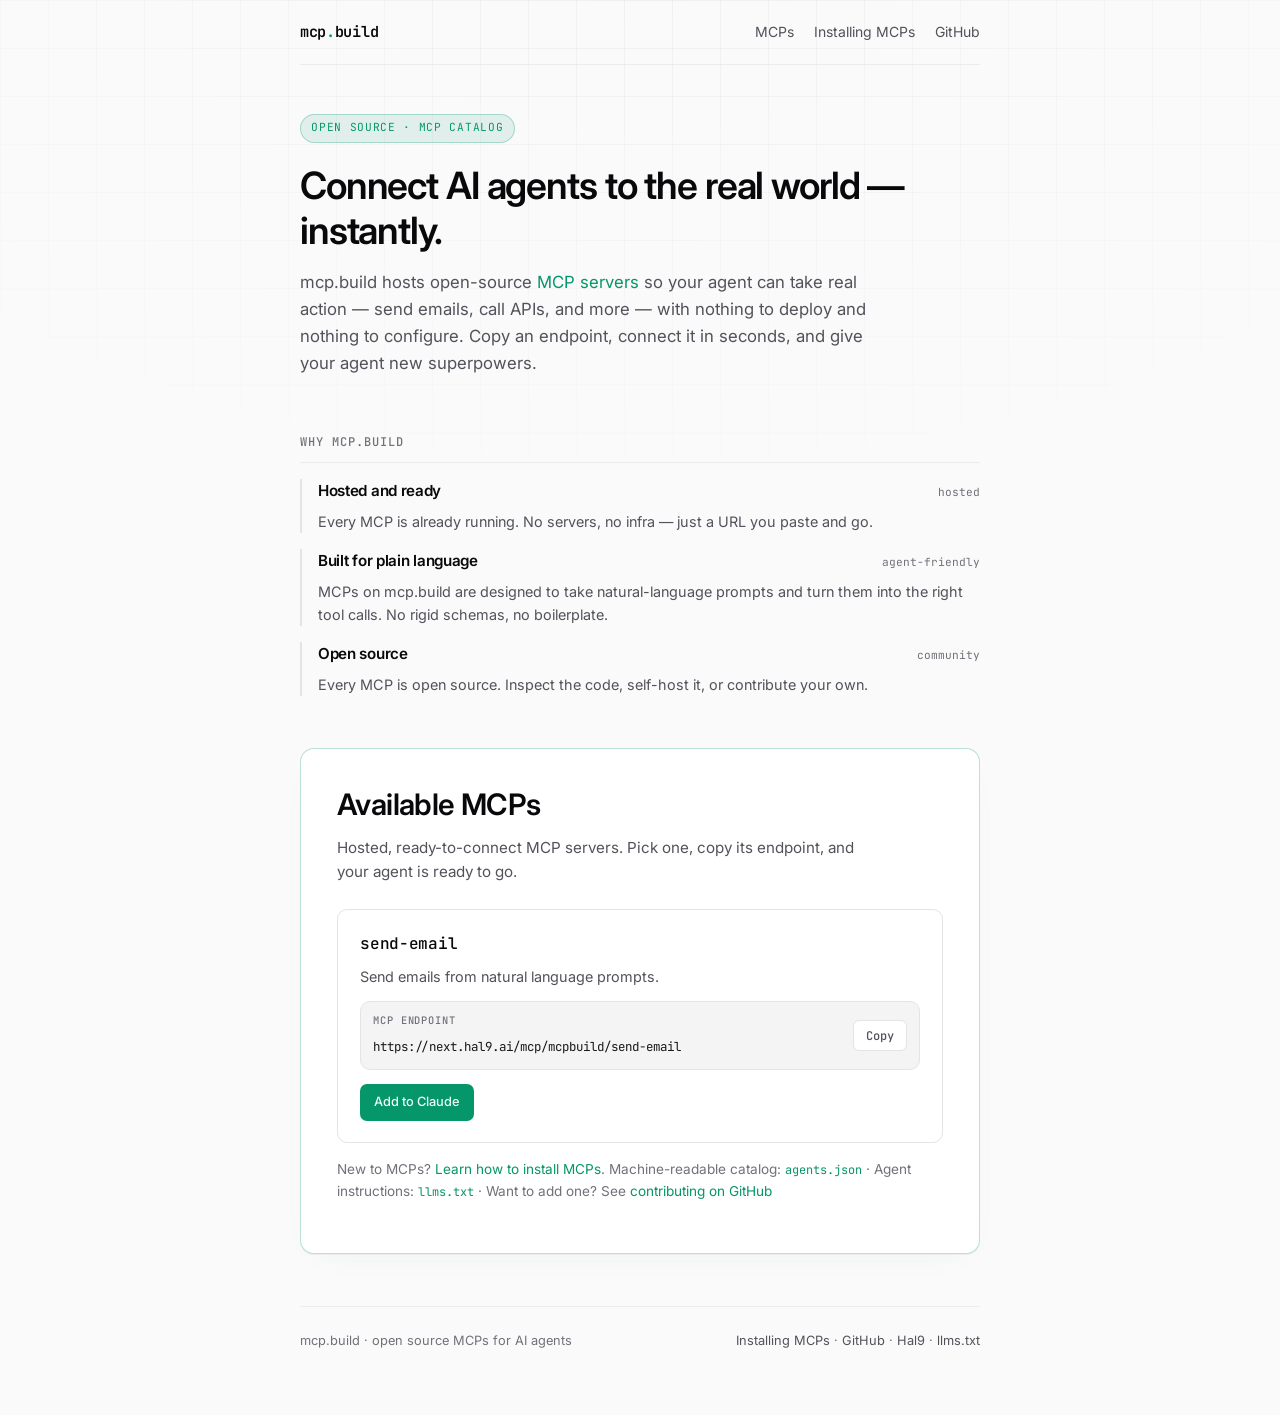
==== commit c2764b0f: "Fix: Make entire card clickable except copy and "add to claude" buttons" ====
--- a/docs/index.html
+++ b/docs/index.html
@@ -61,8 +61,7 @@
       </div>
       <div class="cards" id="agent-list">
         <!-- populated from agents.json; static fallback below -->
-        <div class="card card-clickable">
-          <a class="card-cover" href="send-email/" aria-label="View send-email"></a>
+        <div class="card card-clickable" data-href="send-email/">
           <div class="card-top">
             <h3><a href="send-email/">send-email</a></h3>
           </div>
@@ -102,6 +101,7 @@
   </div>
 
   <script src="js/copy.js"></script>
+  <script src="js/cards.js"></script>
   <script>
     // Load catalog so the site stays in sync with agents.json
     fetch("agents.json")
@@ -120,8 +120,7 @@
                 )}&connectorUrl=${encodeURIComponent(endpoint)}`
               : "https://claude.ai/customize/connectors";
             return `
-          <div class="card card-clickable">
-            <a class="card-cover" href="${docsPath}" aria-label="View ${a.name}"></a>
+          <div class="card card-clickable" data-href="${docsPath}">
             <div class="card-top">
               <h3><a href="${docsPath}">${a.name}</a></h3>
             </div>
--- a/docs/css/styles.css
+++ b/docs/css/styles.css
@@ -407,26 +407,11 @@
   margin-top: 0.9rem;
 }
 
-/* clickable card — the whole card links out via an invisible cover,
-   while nested interactive elements (buttons, links) stay on top and clickable */
+/* clickable card — clicking anywhere on the card navigates to its page via
+   JS (see js/cards.js), except the copy button and "Add to Claude" link,
+   which keep their own behavior. */
 .card-clickable {
-  position: relative;
   cursor: pointer;
-}
-
-.card-clickable .card-cover {
-  position: absolute;
-  inset: 0;
-  z-index: 0;
-  border-radius: inherit;
-}
-
-.card-clickable .card-top,
-.card-clickable > p,
-.card-clickable .endpoint,
-.card-clickable .card-actions {
-  position: relative;
-  z-index: 1;
 }
 
 /* Available MCPs — the central, most prominent section on the page */
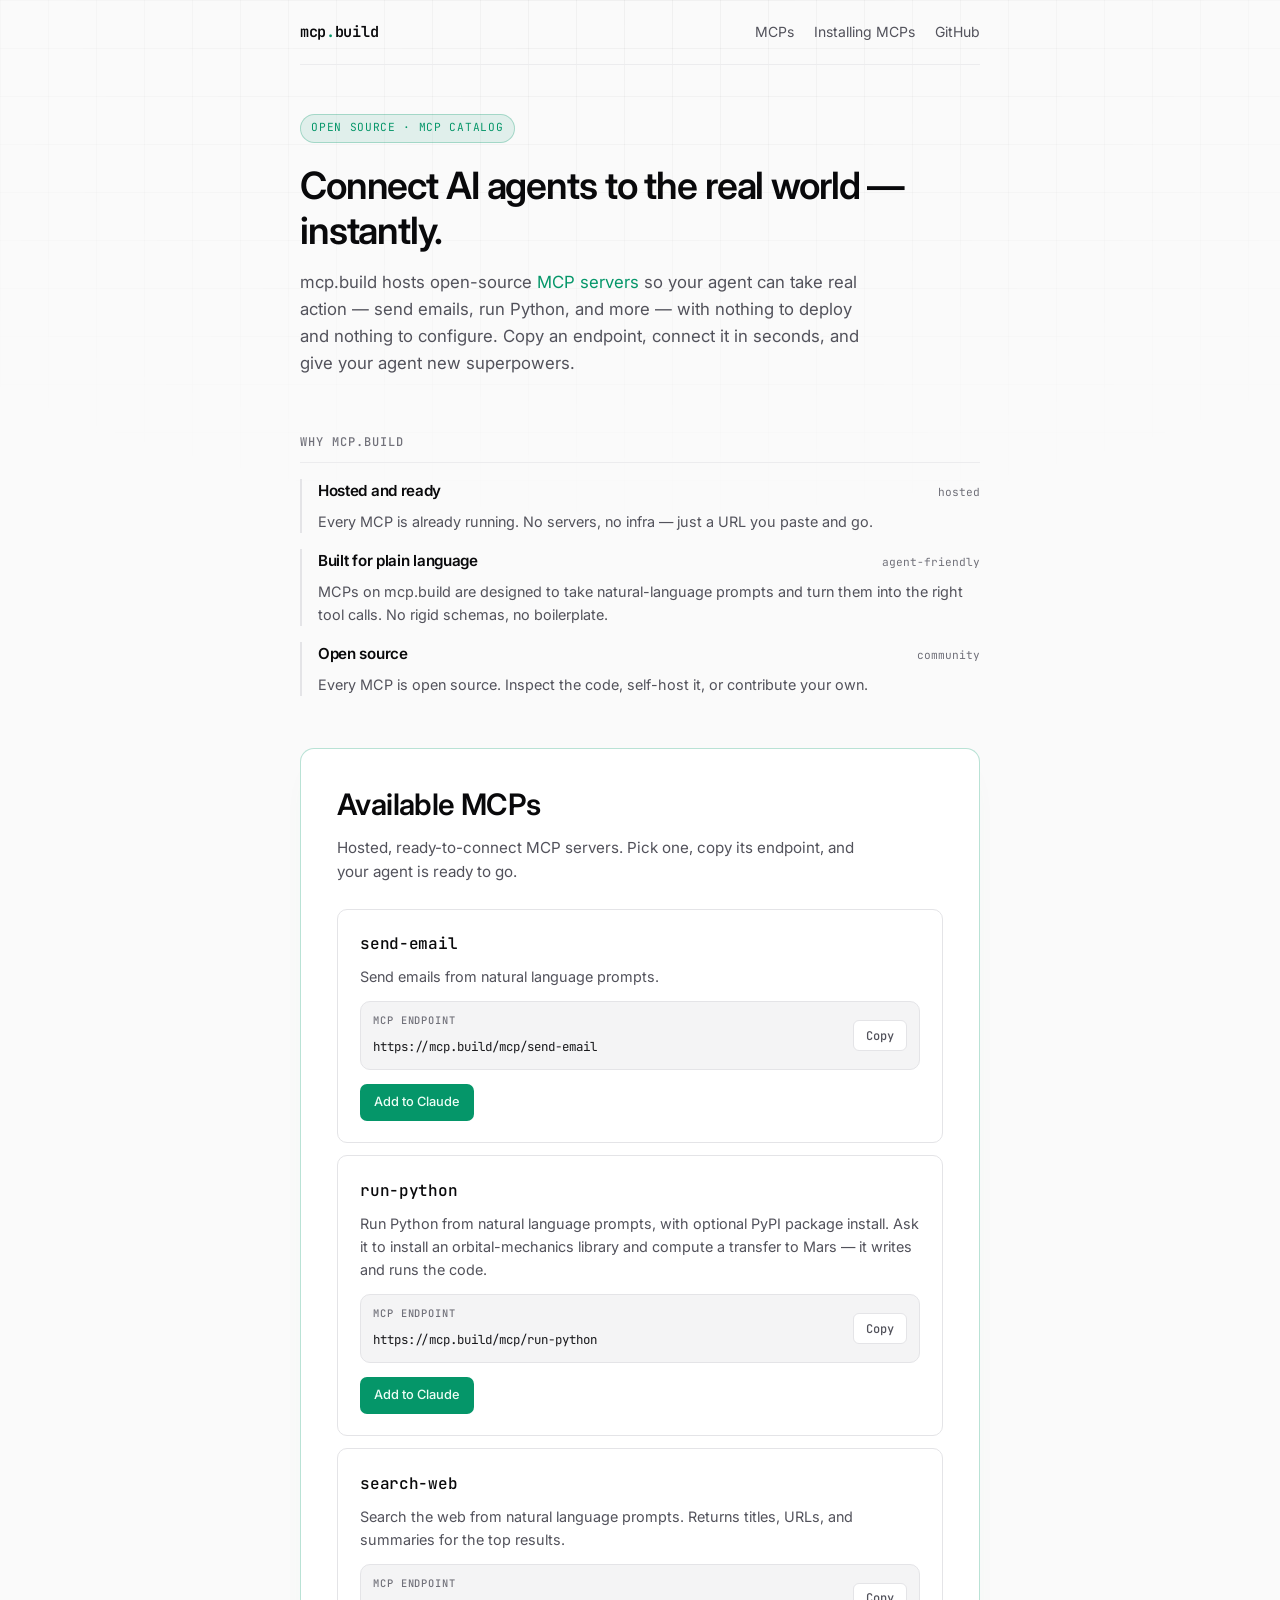
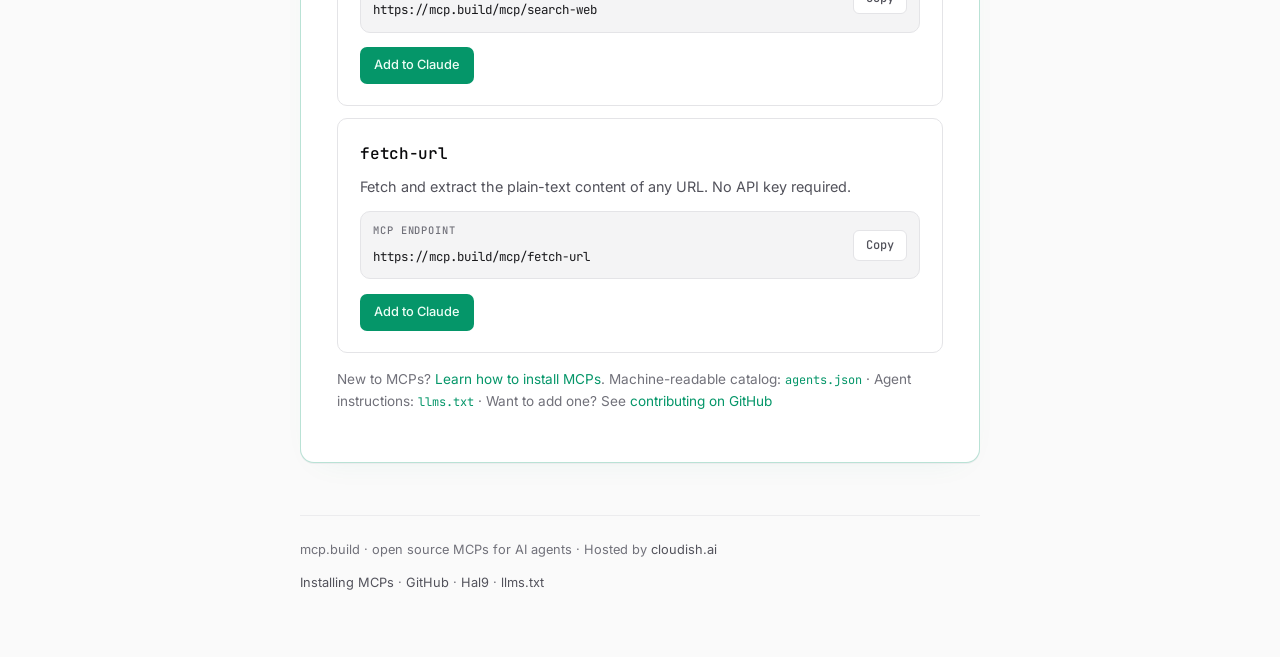
==== commit cbe5d5c5: "Migrate MCP hosting from Hal9 to cloudish.ai Serve every agent and the docs site from one Cloudish c" ====
--- a/docs/index.html
+++ b/docs/index.html
@@ -4,7 +4,21 @@
   <meta charset="utf-8" />
   <meta name="viewport" content="width=device-width, initial-scale=1" />
   <title>mcp.build — connect AI agents to the real world, instantly</title>
-  <meta name="description" content="mcp.build hosts open-source MCP servers so your agent can take real action — send emails, call APIs, and more — with nothing to deploy and nothing to configure." />
+  <meta name="description" content="mcp.build hosts open-source MCP servers so your agent can take real action — send emails, run Python, and more — with nothing to deploy and nothing to configure." />
+  <link rel="canonical" href="https://mcp.build/" />
+
+  <!-- Open Graph -->
+  <meta property="og:type" content="website" />
+  <meta property="og:url" content="https://mcp.build/" />
+  <meta property="og:title" content="mcp.build — connect AI agents to the real world, instantly" />
+  <meta property="og:description" content="Hosted, open-source MCP servers for AI agents. Copy an endpoint, connect it in seconds — no infra, no config." />
+  <meta property="og:site_name" content="mcp.build" />
+
+  <!-- Twitter Card -->
+  <meta name="twitter:card" content="summary" />
+  <meta name="twitter:title" content="mcp.build — connect AI agents to the real world, instantly" />
+  <meta name="twitter:description" content="Hosted, open-source MCP servers for AI agents. Copy an endpoint, connect it in seconds — no infra, no config." />
+
   <meta name="theme-color" content="#fafafa" media="(prefers-color-scheme: light)" />
   <meta name="theme-color" content="#0a0a0b" media="(prefers-color-scheme: dark)" />
   <meta name="color-scheme" content="light dark" />
@@ -13,6 +27,123 @@
   <link href="https://fonts.googleapis.com/css2?family=Inter:wght@400;500;600&family=JetBrains+Mono:wght@400;500;600&display=swap" rel="stylesheet" />
   <link rel="stylesheet" href="css/styles.css" />
   <link rel="alternate" type="text/plain" href="llms.txt" title="LLM instructions" />
+  <link rel="sitemap" type="application/xml" href="/sitemap.xml" />
+
+  <!-- Schema.org structured data -->
+  <script type="application/ld+json">
+  {
+    "@context": "https://schema.org",
+    "@graph": [
+      {
+        "@type": "WebSite",
+        "@id": "https://mcp.build/#website",
+        "url": "https://mcp.build",
+        "name": "mcp.build",
+        "description": "Hosted, open-source MCP (Model Context Protocol) servers for AI agents. Connect capabilities without running infrastructure.",
+        "publisher": {
+          "@id": "https://mcp.build/#organization"
+        }
+      },
+      {
+        "@type": "Organization",
+        "@id": "https://mcp.build/#organization",
+        "name": "mcp.build",
+        "url": "https://mcp.build",
+        "sameAs": [
+          "https://github.com/hal9ai/mcp.build"
+        ]
+      },
+      {
+        "@type": "SoftwareApplication",
+        "@id": "https://mcp.build/#catalog",
+        "name": "mcp.build MCP Catalog",
+        "applicationCategory": "DeveloperApplication",
+        "url": "https://mcp.build",
+        "description": "A catalog of hosted, open-source Model Context Protocol (MCP) servers. AI agents connect to them instantly — no infrastructure, no configuration. Set up one MCP endpoint and you can access every MCP in the catalog.",
+        "operatingSystem": "Any",
+        "offers": {
+          "@type": "Offer",
+          "price": "0",
+          "priceCurrency": "USD"
+        },
+        "audience": {
+          "@type": "Audience",
+          "audienceType": "AI agent builders, LLM developers, automation engineers"
+        },
+        "isAccessibleForFree": true,
+        "codeRepository": "https://github.com/hal9ai/mcp.build",
+        "provider": {
+          "@id": "https://mcp.build/#organization"
+        }
+      },
+      {
+        "@type": "ItemList",
+        "@id": "https://mcp.build/#mcplist",
+        "name": "Available MCPs on mcp.build",
+        "url": "https://mcp.build/#mcps",
+        "numberOfItems": 4,
+        "itemListElement": [
+          {
+            "@type": "ListItem",
+            "position": 1,
+            "item": {
+              "@type": "SoftwareApplication",
+              "@id": "https://mcp.build/send-email/",
+              "name": "send-email MCP",
+              "url": "https://mcp.build/send-email/",
+              "description": "Send emails from natural language prompts. A hosted, open-source MCP server for AI agents.",
+              "applicationCategory": "DeveloperApplication",
+              "operatingSystem": "Any",
+              "offers": { "@type": "Offer", "price": "0", "priceCurrency": "USD" }
+            }
+          },
+          {
+            "@type": "ListItem",
+            "position": 2,
+            "item": {
+              "@type": "SoftwareApplication",
+              "@id": "https://mcp.build/run-python/",
+              "name": "run-python MCP",
+              "url": "https://mcp.build/run-python/",
+              "description": "Run Python and install PyPI packages from natural language prompts. A hosted, open-source MCP server for AI agents.",
+              "applicationCategory": "DeveloperApplication",
+              "operatingSystem": "Any",
+              "offers": { "@type": "Offer", "price": "0", "priceCurrency": "USD" }
+            }
+          },
+          {
+            "@type": "ListItem",
+            "position": 3,
+            "item": {
+              "@type": "SoftwareApplication",
+              "@id": "https://mcp.build/search-web/",
+              "name": "search-web MCP",
+              "url": "https://mcp.build/search-web/",
+              "description": "Search the web from natural language prompts. A hosted, open-source MCP server for AI agents.",
+              "applicationCategory": "DeveloperApplication",
+              "operatingSystem": "Any",
+              "offers": { "@type": "Offer", "price": "0", "priceCurrency": "USD" }
+            }
+          },
+          {
+            "@type": "ListItem",
+            "position": 4,
+            "item": {
+              "@type": "SoftwareApplication",
+              "@id": "https://mcp.build/fetch-url/",
+              "name": "fetch-url MCP",
+              "url": "https://mcp.build/fetch-url/",
+              "description": "Fetch and extract the plain text of any URL. A hosted, open-source MCP server for AI agents.",
+              "applicationCategory": "DeveloperApplication",
+              "operatingSystem": "Any",
+              "offers": { "@type": "Offer", "price": "0", "priceCurrency": "USD" }
+            }
+          }
+        ]
+      }
+    ]
+  }
+  </script>
 </head>
 <body>
   <div class="wrap">
@@ -30,7 +161,7 @@
       <h1>Connect AI agents to the real world — instantly.</h1>
       <p class="lead">
         mcp.build hosts open-source <a href="https://modelcontextprotocol.io">MCP servers</a>
-        so your agent can take real action — send emails, call APIs, and more —
+        so your agent can take real action — send emails, run Python, and more —
         with nothing to deploy and nothing to configure. Copy an endpoint,
         connect it in seconds, and give your agent new superpowers.
       </p>
@@ -69,12 +200,28 @@
           <div class="endpoint endpoint-sm">
             <div>
               <span class="endpoint-label">MCP endpoint</span>
-              <code>https://next.hal9.ai/mcp/mcpbuild/send-email</code>
-            </div>
-            <button class="endpoint-copy" data-copy="https://next.hal9.ai/mcp/mcpbuild/send-email">Copy</button>
+              <code>https://mcp.build/mcp/send-email</code>
+            </div>
+            <button class="endpoint-copy" data-copy="https://mcp.build/mcp/send-email">Copy</button>
           </div>
           <div class="card-actions">
-            <a class="btn btn-primary btn-sm" href="https://claude.ai/customize/connectors?modal=add-custom-connector&connectorName=Send%20Email&connectorUrl=https%3A%2F%2Fnext.hal9.ai%2Fmcp%2Fmcpbuild%2Fsend-email">Add to Claude</a>
+            <a class="btn btn-primary btn-sm" href="https://claude.ai/customize/connectors?modal=add-custom-connector&connectorName=Send%20Email&connectorUrl=https%3A%2F%2Fmcp.build%2Fmcp%2Fsend-email">Add to Claude</a>
+          </div>
+        </div>
+        <div class="card card-clickable" data-href="run-python/">
+          <div class="card-top">
+            <h3><a href="run-python/">run-python</a></h3>
+          </div>
+          <p>Run Python and install packages from natural language prompts.</p>
+          <div class="endpoint endpoint-sm">
+            <div>
+              <span class="endpoint-label">MCP endpoint</span>
+              <code>https://mcp.build/mcp/run-python</code>
+            </div>
+            <button class="endpoint-copy" data-copy="https://mcp.build/mcp/run-python">Copy</button>
+          </div>
+          <div class="card-actions">
+            <a class="btn btn-primary btn-sm" href="https://claude.ai/customize/connectors?modal=add-custom-connector&connectorName=Run%20Python&connectorUrl=https%3A%2F%2Fmcp.build%2Fmcp%2Frun-python">Add to Claude</a>
           </div>
         </div>
       </div>
@@ -87,7 +234,10 @@
     </section>
 
     <footer class="footer">
-      <span>mcp.build · open source MCPs for AI agents</span>
+      <span>
+        mcp.build · open source MCPs for AI agents ·
+        Hosted by <a href="https://cloudish.ai">cloudish.ai</a>
+      </span>
       <span>
         <a href="installing-mcps/">Installing MCPs</a>
         ·
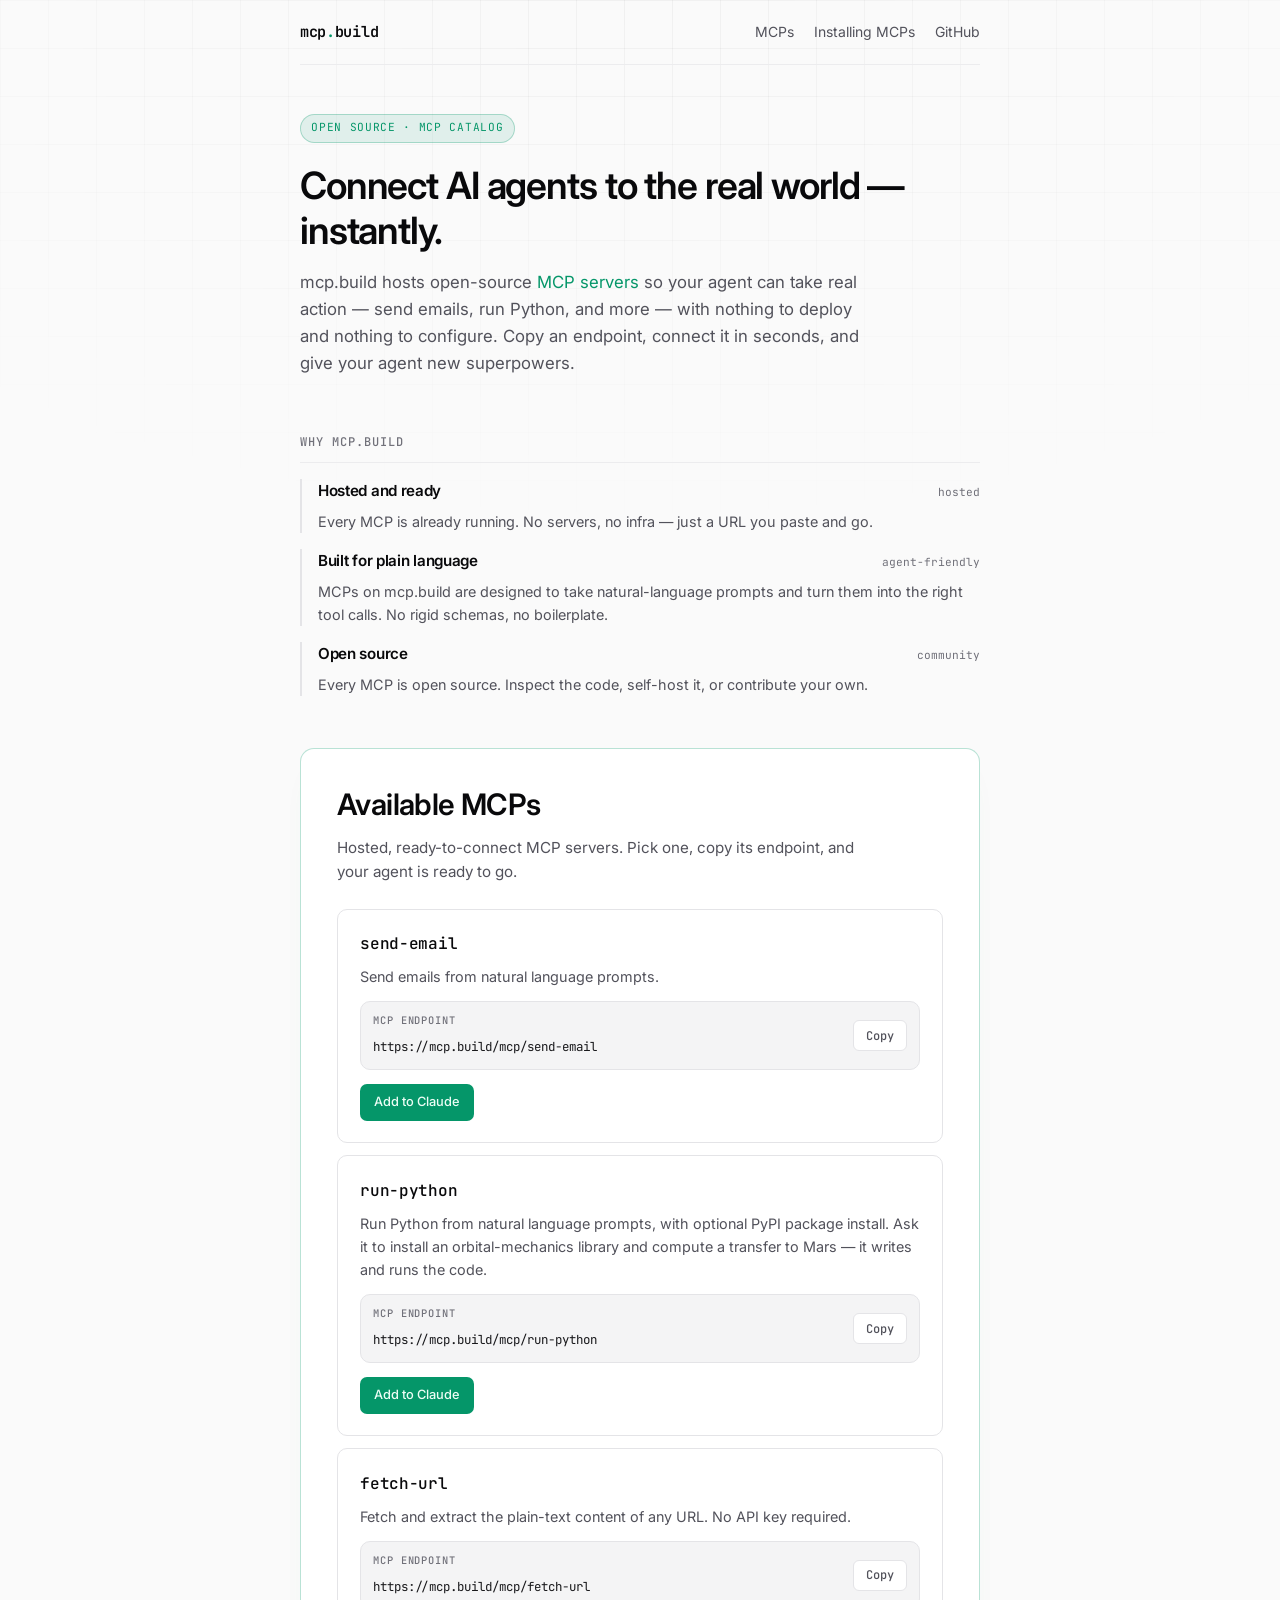
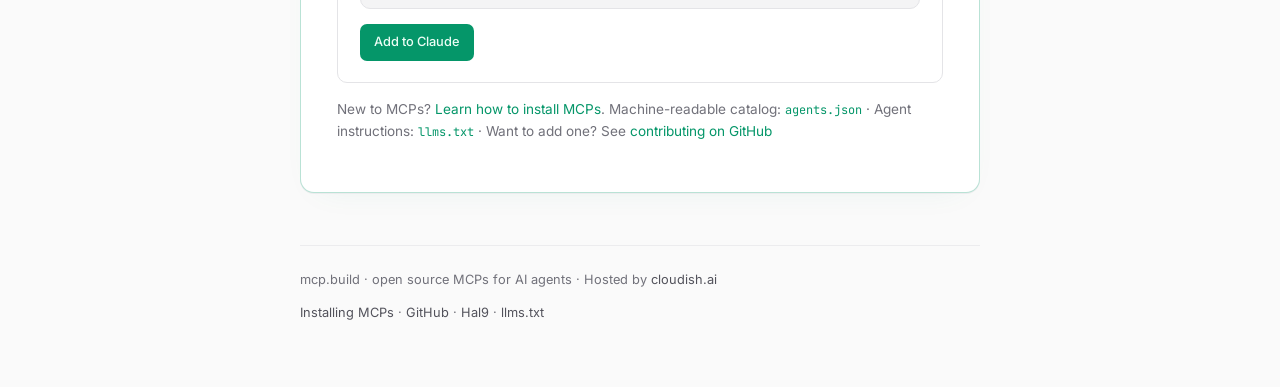
==== commit 08b5a629: "Remove the search-web MCP Drops search-web/app.py, its catalog entry, docs page, sitemap entry, publ" ====
--- a/docs/index.html
+++ b/docs/index.html
@@ -81,7 +81,7 @@
         "@id": "https://mcp.build/#mcplist",
         "name": "Available MCPs on mcp.build",
         "url": "https://mcp.build/#mcps",
-        "numberOfItems": 4,
+        "numberOfItems": 3,
         "itemListElement": [
           {
             "@type": "ListItem",
@@ -114,20 +114,6 @@
           {
             "@type": "ListItem",
             "position": 3,
-            "item": {
-              "@type": "SoftwareApplication",
-              "@id": "https://mcp.build/search-web/",
-              "name": "search-web MCP",
-              "url": "https://mcp.build/search-web/",
-              "description": "Search the web from natural language prompts. A hosted, open-source MCP server for AI agents.",
-              "applicationCategory": "DeveloperApplication",
-              "operatingSystem": "Any",
-              "offers": { "@type": "Offer", "price": "0", "priceCurrency": "USD" }
-            }
-          },
-          {
-            "@type": "ListItem",
-            "position": 4,
             "item": {
               "@type": "SoftwareApplication",
               "@id": "https://mcp.build/fetch-url/",
